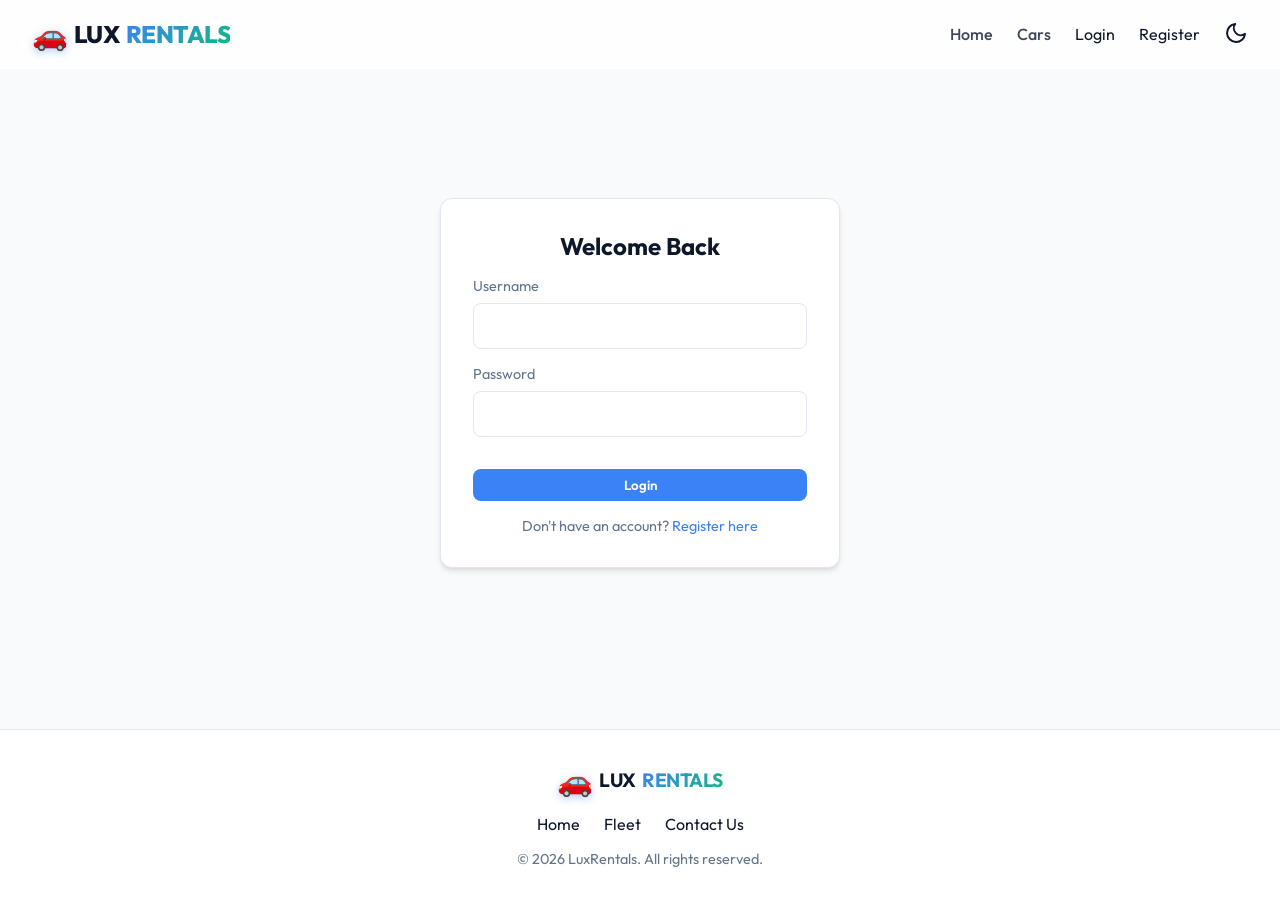
==== admin.html @ 9cead7d9 "Initial commit: Production-ready Offline Car Rental Platform" ====
<!DOCTYPE html>
<html lang="en">
<head>
    <meta charset="UTF-8">
    <meta name="viewport" content="width=device-width, initial-scale=1.0">
    <title>Admin Panel - LuxRentals</title>
    <link rel="stylesheet" href="css/style.css">
    <link rel="stylesheet" href="css/components.css">
    <style>
        .stats-grid { display: grid; grid-template-columns: repeat(auto-fit, minmax(200px, 1fr)); gap: 1rem; margin-bottom: 2rem; }
        .stat-card { background: var(--card-bg); padding: 1.5rem; border-radius: 12px; border: 1px solid var(--border-color); text-align: center; }
        .stat-value { font-size: 2rem; font-weight: 700; color: var(--primary-color); margin-top: 0.5rem; }
        
        table { width: 100%; border-collapse: collapse; background: var(--card-bg); border-radius: 12px; overflow: hidden; box-shadow: var(--card-shadow); }
        th, td { padding: 1rem; text-align: left; border-bottom: 1px solid var(--border-color); }
        th { background: var(--bg-color); font-weight: 600; color: var(--text-secondary); }
    </style>
</head>
<body>
    <div id="navbar-placeholder"></div>
    <main class="fade-in">
        <div style="display:flex; justify-content:space-between; align-items:center; margin-bottom: 2rem;">
            <h1>Admin Control Panel</h1>
            <button class="btn btn-primary" onclick="window.location.href='index.html'">View Site</button>
        </div>
        
        <div class="stats-grid">
            <div class="stat-card">
                <div class="text-secondary">Total Bookings</div>
                <div class="stat-value" id="totalBookingsStat">0</div>
            </div>
            <div class="stat-card">
                <div class="text-secondary">Total Revenue</div>
                <div class="stat-value" id="totalRevenueStat">$0</div>
            </div>
            <div class="stat-card">
                <div class="text-secondary">Fleet Size</div>
                <div class="stat-value" id="fleetSizeStat">0</div>
            </div>
        </div>

        <div style="display:flex; justify-content:space-between; align-items:center;" class="mb-2">
            <h2>Manage Fleet</h2>
            <button class="btn btn-primary" onclick="document.getElementById('addCarModal').classList.add('active')">+ Add Car</button>
        </div>
        
        <div style="overflow-x:auto; margin-bottom: 3rem;">
            <table id="carsTable">
                <thead>
                    <tr>
                        <th>ID</th>
                        <th>Car</th>
                        <th>Type</th>
                        <th>Price/Day</th>
                        <th>Status</th>
                        <th>Actions</th>
                    </tr>
                </thead>
                <tbody></tbody>
            </table>
        </div>

        <h2 class="mb-2">Recent Bookings</h2>
        <div style="overflow-x:auto;">
            <table id="bookingsTable">
                <thead>
                    <tr>
                        <th>Booking ID</th>
                        <th>User ID</th>
                        <th>Car ID</th>
                        <th>Dates</th>
                        <th>Amount</th>
                        <th>Status</th>
                        <th>Actions</th>
                    </tr>
                </thead>
                <tbody></tbody>
            </table>
        </div>
    </main>

    <!-- Add Car Modal -->
    <div class="modal-overlay" id="addCarModal">
        <div class="modal-content">
            <div class="modal-header">
                <h2>Add New Car</h2>
                <button class="modal-close" onclick="document.getElementById('addCarModal').classList.remove('active')">&times;</button>
            </div>
            <form id="addCarForm">
                <div class="grid-container" style="gap:1rem; grid-template-columns: repeat(auto-fit, minmax(200px, 1fr));">
                    <div class="form-group">
                        <label>Brand</label>
                        <input type="text" id="carBrand" class="form-control" required>
                    </div>
                    <div class="form-group">
                        <label>Model</label>
                        <input type="text" id="carModel" class="form-control" required>
                    </div>
                    <div class="form-group">
                        <label>Year</label>
                        <input type="number" id="carYear" class="form-control" required>
                    </div>
                    <div class="form-group">
                        <label>Type</label>
                        <input type="text" id="carType" class="form-control" required>
                    </div>
                    <div class="form-group">
                        <label>Price / Day</label>
                        <input type="number" id="carPrice" class="form-control" required>
                    </div>
                    <div class="form-group">
                        <label>Image URL</label>
                        <input type="url" id="carImage" class="form-control" required>
                    </div>
                </div>
                <button type="submit" class="btn btn-primary" style="width:100%; margin-top:1rem;">Save Car</button>
            </form>
        </div>
    </div>

    <!-- Edit Car Modal -->
    <div class="modal-overlay" id="editCarModal">
        <div class="modal-content">
            <div class="modal-header">
                <h2>Edit Car</h2>
                <button class="modal-close" onclick="document.getElementById('editCarModal').classList.remove('active')">&times;</button>
            </div>
            <form id="editCarForm">
                <input type="hidden" id="editCarId">
                <div class="grid-container" style="gap:1rem; grid-template-columns: repeat(auto-fit, minmax(200px, 1fr));">
                    <div class="form-group">
                        <label>Brand</label>
                        <input type="text" id="editCarBrand" class="form-control" required>
                    </div>
                    <div class="form-group">
                        <label>Model</label>
                        <input type="text" id="editCarModel" class="form-control" required>
                    </div>
                    <div class="form-group">
                        <label>Year</label>
                        <input type="number" id="editCarYear" class="form-control" required>
                    </div>
                    <div class="form-group">
                        <label>Type</label>
                        <input type="text" id="editCarType" class="form-control" required>
                    </div>
                    <div class="form-group">
                        <label>Price / Day</label>
                        <input type="number" id="editCarPrice" class="form-control" required>
                    </div>
                    <div class="form-group">
                        <label>Image URL</label>
                        <input type="url" id="editCarImage" class="form-control" required>
                    </div>
                </div>
                <button type="submit" class="btn btn-primary" style="width:100%; margin-top:1rem;">Update Car</button>
            </form>
        </div>
    </div>
    
    <script src="js/data.js"></script>
    <script src="js/app.js"></script>
    <script src="js/admin.js"></script>
</body>
</html>
---- css/style.css ----
@import url('https://fonts.googleapis.com/css2?family=Outfit:wght@300;400;500;600;700&display=swap');

:root {
    /* Light Theme */
    --bg-color: #f8fafc;
    --card-bg: #ffffff;
    --text-primary: #0f172a;
    --text-secondary: #64748b;
    --primary-color: #3b82f6;
    --primary-hover: #2563eb;
    --border-color: #e2e8f0;
    --danger-color: #ef4444;
    --success-color: #10b981;
    --card-shadow: 0 4px 6px -1px rgba(0, 0, 0, 0.1), 0 2px 4px -1px rgba(0, 0, 0, 0.06);
    --glass-bg: rgba(255, 255, 255, 0.8);
    --glass-border: rgba(255, 255, 255, 0.3);
}

[data-theme="dark"] {
    /* Dark Theme */
    --bg-color: #0f172a;
    --card-bg: #1e293b;
    --text-primary: #f8fafc;
    --text-secondary: #94a3b8;
    --primary-color: #3b82f6;
    --primary-hover: #60a5fa;
    --border-color: #334155;
    --card-shadow: 0 10px 15px -3px rgba(0, 0, 0, 0.5);
    --glass-bg: rgba(30, 41, 59, 0.7);
    --glass-border: rgba(255, 255, 255, 0.1);
}

* {
    margin: 0;
    padding: 0;
    box-sizing: border-box;
    font-family: 'Outfit', sans-serif;
    transition: background-color 0.3s ease, color 0.3s ease;
}

body {
    background-color: var(--bg-color);
    color: var(--text-primary);
    min-height: 100vh;
    display: flex;
    flex-direction: column;
}

main {
    flex: 1;
    padding: 2rem;
    max-width: 1200px;
    margin: 0 auto;
    width: 100%;
}

a {
    text-decoration: none;
    color: inherit;
}

/* Animations */
@keyframes fadeIn {
    from { opacity: 0; transform: translateY(10px); }
    to { opacity: 1; transform: translateY(0); }
}

.fade-in {
    animation: fadeIn 0.4s ease-out forwards;
}

/* Utils */
.text-center { text-align: center; }
.mb-1 { margin-bottom: 0.5rem; }
.mb-2 { margin-bottom: 1rem; }
.mb-3 { margin-bottom: 1.5rem; }
.mt-2 { margin-top: 1rem; }
.mt-3 { margin-top: 1.5rem; }
---- css/components.css ----
/* Navbar */
.navbar {
    position: sticky;
    top: 0;
    z-index: 1000;
    display: flex;
    justify-content: space-between;
    align-items: center;
    padding: 1rem 2rem;
    background: var(--glass-bg);
    backdrop-filter: blur(10px);
    -webkit-backdrop-filter: blur(10px);
    border-bottom: 1px solid var(--glass-border);
}

.nav-brand {
    display: flex;
    align-items: center;
}

.logo-text {
    display: flex;
    align-items: center;
    gap: 0.4rem;
    font-size: 1.5rem;
    font-weight: 800;
    text-transform: uppercase;
    letter-spacing: -0.5px;
}

.logo-icon {
    font-size: 1.8rem;
    filter: drop-shadow(0 2px 4px rgba(59, 130, 246, 0.4));
}

.logo-highlight {
    color: var(--primary-color);
    background: linear-gradient(135deg, var(--primary-color), var(--success-color));
    -webkit-background-clip: text;
    background-clip: text;
    -webkit-text-fill-color: transparent;
}

.nav-links {
    display: flex;
    gap: 1.5rem;
    align-items: center;
}

.nav-link {
    font-weight: 500;
    opacity: 0.8;
}

.nav-link:hover, .nav-link.active {
    opacity: 1;
    color: var(--primary-color);
}

.theme-toggle {
    background: none;
    border: none;
    cursor: pointer;
    color: var(--text-primary);
}

/* Buttons */
.btn {
    padding: 0.5rem 1.5rem;
    border-radius: 8px;
    font-weight: 600;
    cursor: pointer;
    border: none;
    transition: transform 0.2s, box-shadow 0.2s, background-color 0.2s;
}

.btn:active {
    transform: scale(0.95);
}

.btn-primary {
    background-color: var(--primary-color);
    color: white;
}

.btn-primary:hover {
    background-color: var(--primary-hover);
    box-shadow: 0 4px 12px rgba(59, 130, 246, 0.3);
}

.btn-secondary {
    background-color: transparent;
    border: 1px solid var(--border-color);
    color: var(--text-primary);
}

.btn-secondary:hover {
    background-color: var(--card-bg);
}

.btn-danger {
    background-color: var(--danger-color);
    color: white;
}

/* Forms */
.form-group {
    margin-bottom: 1rem;
    display: flex;
    flex-direction: column;
}

.form-group label {
    font-size: 0.9rem;
    margin-bottom: 0.5rem;
    color: var(--text-secondary);
}

.form-control {
    padding: 0.75rem 1rem;
    border-radius: 8px;
    border: 1px solid var(--border-color);
    background-color: var(--card-bg);
    color: var(--text-primary);
    font-size: 1rem;
}

.form-control:focus {
    outline: none;
    border-color: var(--primary-color);
    box-shadow: 0 0 0 3px rgba(59, 130, 246, 0.1);
}

/* Cards */
.card {
    background: var(--card-bg);
    border-radius: 12px;
    box-shadow: var(--card-shadow);
    overflow: hidden;
    border: 1px solid var(--border-color);
}

.car-card {
    display: flex;
    flex-direction: column;
    transition: transform 0.3s;
}

.car-card:hover {
    transform: translateY(-5px);
}

.car-img {
    width: 100%;
    height: 200px;
    object-fit: cover;
}

.car-details {
    padding: 1.5rem;
    display: flex;
    flex-direction: column;
    flex: 1;
}

.car-title {
    font-size: 1.25rem;
    font-weight: 700;
    margin-bottom: 0.5rem;
}

.car-specs {
    color: var(--text-secondary);
    font-size: 0.9rem;
    margin-bottom: 1rem;
    display: flex;
    justify-content: space-between;
}

.car-price {
    font-size: 1.25rem;
    font-weight: 600;
    color: var(--primary-color);
    margin-top: auto;
    margin-bottom: 1rem;
}

/* Grid Layouts */
.grid-container {
    display: grid;
    grid-template-columns: repeat(auto-fill, minmax(300px, 1fr));
    gap: 2rem;
}

/* Toasts */
#toast-container {
    position: fixed;
    bottom: 2rem;
    right: 2rem;
    display: flex;
    flex-direction: column;
    gap: 1rem;
    z-index: 9999;
}

.toast {
    padding: 1rem 1.5rem;
    border-radius: 8px;
    background: var(--card-bg);
    color: var(--text-primary);
    box-shadow: var(--card-shadow);
    border-left: 4px solid var(--primary-color);
    opacity: 0;
    transform: translateX(100%);
    transition: opacity 0.3s, transform 0.3s;
}

.toast.toast-success { border-color: var(--success-color); }
.toast.toast-error { border-color: var(--danger-color); }

.toast.show {
    opacity: 1;
    transform: translateX(0);
}

/* Footer */
.footer {
    background: var(--card-bg);
    padding: 2rem;
    text-align: center;
    border-top: 1px solid var(--border-color);
    margin-top: 2rem;
}

.footer-content {
    max-width: 1200px;
    margin: 0 auto;
}

.footer-brand {
    font-size: 1.2rem;
    font-weight: 700;
    margin-bottom: 1rem;
}

.footer-links {
    display: flex;
    justify-content: center;
    gap: 1.5rem;
    margin-bottom: 1rem;
}

.footer-copy {
    color: var(--text-secondary);
    font-size: 0.9rem;
}

/* Modals */
.modal-overlay {
    position: fixed;
    top: 0; left: 0; right: 0; bottom: 0;
    background: rgba(0,0,0,0.5);
    backdrop-filter: blur(4px);
    display: flex;
    align-items: center;
    justify-content: center;
    z-index: 2000;
    opacity: 0;
    pointer-events: none;
    transition: opacity 0.3s;
}

.modal-overlay.active {
    opacity: 1;
    pointer-events: auto;
}

.modal-content {
    background: var(--card-bg);
    padding: 2rem;
    border-radius: 12px;
    width: 90%;
    max-width: 600px;
    box-shadow: 0 20px 25px -5px rgba(0, 0, 0, 0.1);
    transform: translateY(20px);
    transition: transform 0.3s;
}

.modal-overlay.active .modal-content {
    transform: translateY(0);
}

.modal-header {
    display: flex;
    justify-content: space-between;
    align-items: center;
    margin-bottom: 1.5rem;
}

.modal-close {
    background: none;
    border: none;
    font-size: 1.5rem;
    color: var(--text-secondary);
    cursor: pointer;
}
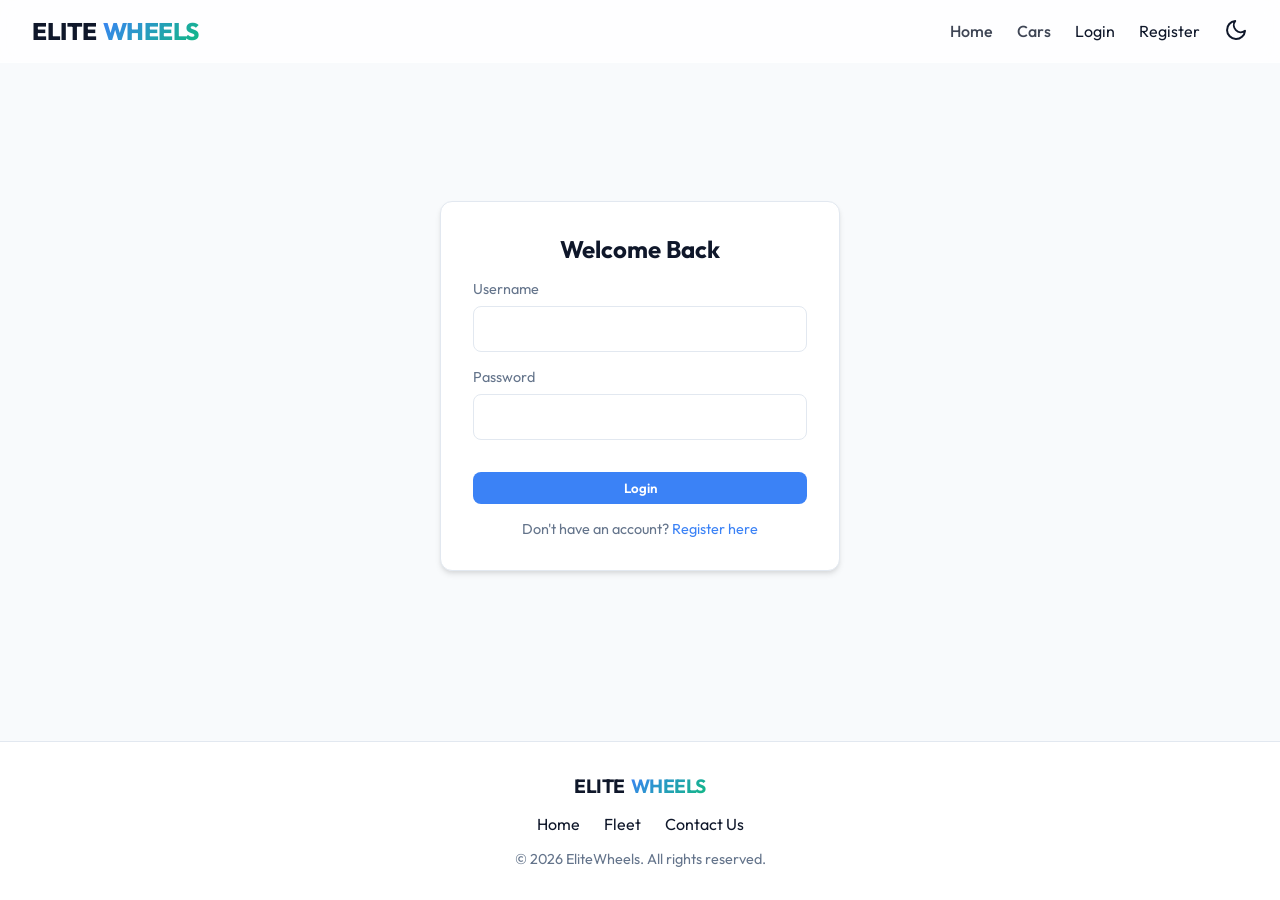
==== commit 0fd8d79a: "Updated" ====
--- a/admin.html
+++ b/admin.html
@@ -109,8 +109,10 @@
                         <input type="number" id="carPrice" class="form-control" required>
                     </div>
                     <div class="form-group">
-                        <label>Image URL</label>
-                        <input type="url" id="carImage" class="form-control" required>
+                        <label>Image (URL or Upload)</label>
+                        <input type="url" id="carImage" class="form-control" placeholder="Image URL">
+                        <div style="margin-top: 0.5rem; font-size: 0.9rem; color: var(--text-secondary); text-align: center;">- OR -</div>
+                        <input type="file" id="carImageFile" class="form-control" accept="image/*" style="margin-top: 0.5rem;">
                     </div>
                 </div>
                 <button type="submit" class="btn btn-primary" style="width:100%; margin-top:1rem;">Save Car</button>
@@ -149,8 +151,10 @@
                         <input type="number" id="editCarPrice" class="form-control" required>
                     </div>
                     <div class="form-group">
-                        <label>Image URL</label>
-                        <input type="url" id="editCarImage" class="form-control" required>
+                        <label>Image (URL or Upload)</label>
+                        <input type="url" id="editCarImage" class="form-control" placeholder="Image URL">
+                        <div style="margin-top: 0.5rem; font-size: 0.9rem; color: var(--text-secondary); text-align: center;">- OR -</div>
+                        <input type="file" id="editCarImageFile" class="form-control" accept="image/*" style="margin-top: 0.5rem;">
                     </div>
                 </div>
                 <button type="submit" class="btn btn-primary" style="width:100%; margin-top:1rem;">Update Car</button>
